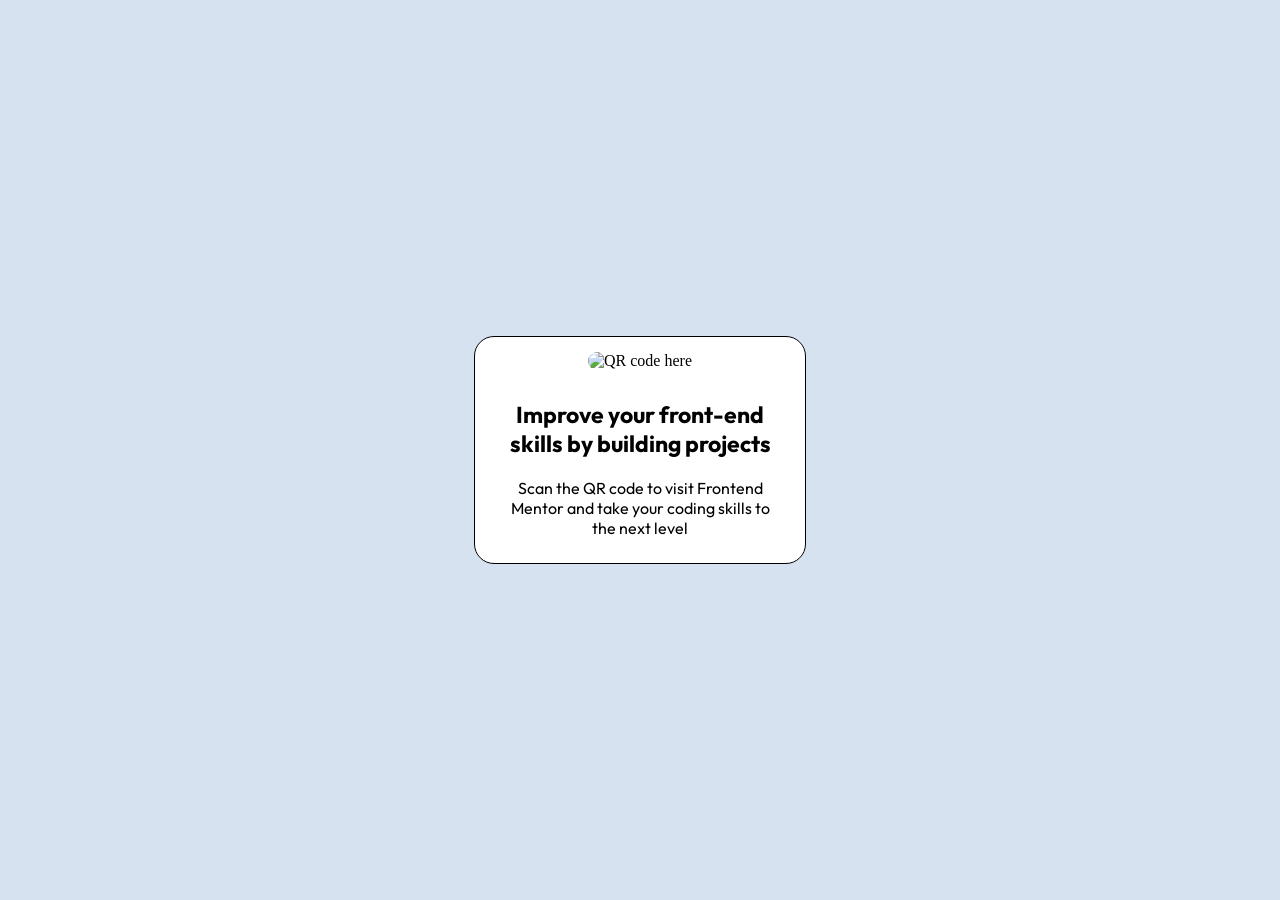
==== QR-code/index.html @ c6394ee8 "Add files via upload" ====
<!DOCTYPE html>
<html lang="en">
<head>
  <meta charset="UTF-8">
  <meta name="viewport" content="width=device-width, initial-scale=1.0"> <!-- displays site properly based on user's device -->

  <link rel="icon" type="image/png" sizes="32x32" href="./images/favicon-32x32.png">
  <title>Frontend Mentor | QR code component</title>
  <link rel="stylesheet" href="style.css">

  <link rel="preconnect" href="https://fonts.googleapis.com">
  <link rel="preconnect" href="https://fonts.gstatic.com" crossorigin>
  <link href="https://fonts.googleapis.com/css2?family=Outfit:wght@100..900&display=swap" rel="stylesheet">
</head>
<body>

  <div class="card">
    <div class="qr">
      <img src="images/image-qr-code.png" alt="QR code here" class="qr-code">
    </div>

    <div class="para">
      <h1>Improve your front-end skills by building projects</h1>

      <p>Scan the QR code to visit Frontend Mentor and take your coding skills to the next level</p>
    </div>
  </div>
  
</body>
</html>
---- QR-code/style.css ----
* {
    margin: 0;
    padding: 0;
}

body{
    display: flex;
    justify-content: center;
    background-color:  hsl(212, 45%, 89%);
    min-height: 100vh;
    align-items: center;
    flex-shrink: 0;
}

.card{
    border: 1px solid black;
    width: 300px;
    padding: 15px;
    text-align: center;
    border-radius: 20px;
    background-color: white;
    overflow: hidden;
}

.qr-code{
    width: 100%;
    border-radius: 20px;
}

.para{
    padding: 10px;
}
h1{
    font-family: "Outfit",sans-serif;
    margin: 20px 5px;
    font-weight: 700px;
    font-size:23px;
}

p{
    font-family: "Outfit", sans-serif;
    font-weight: 400px;
}
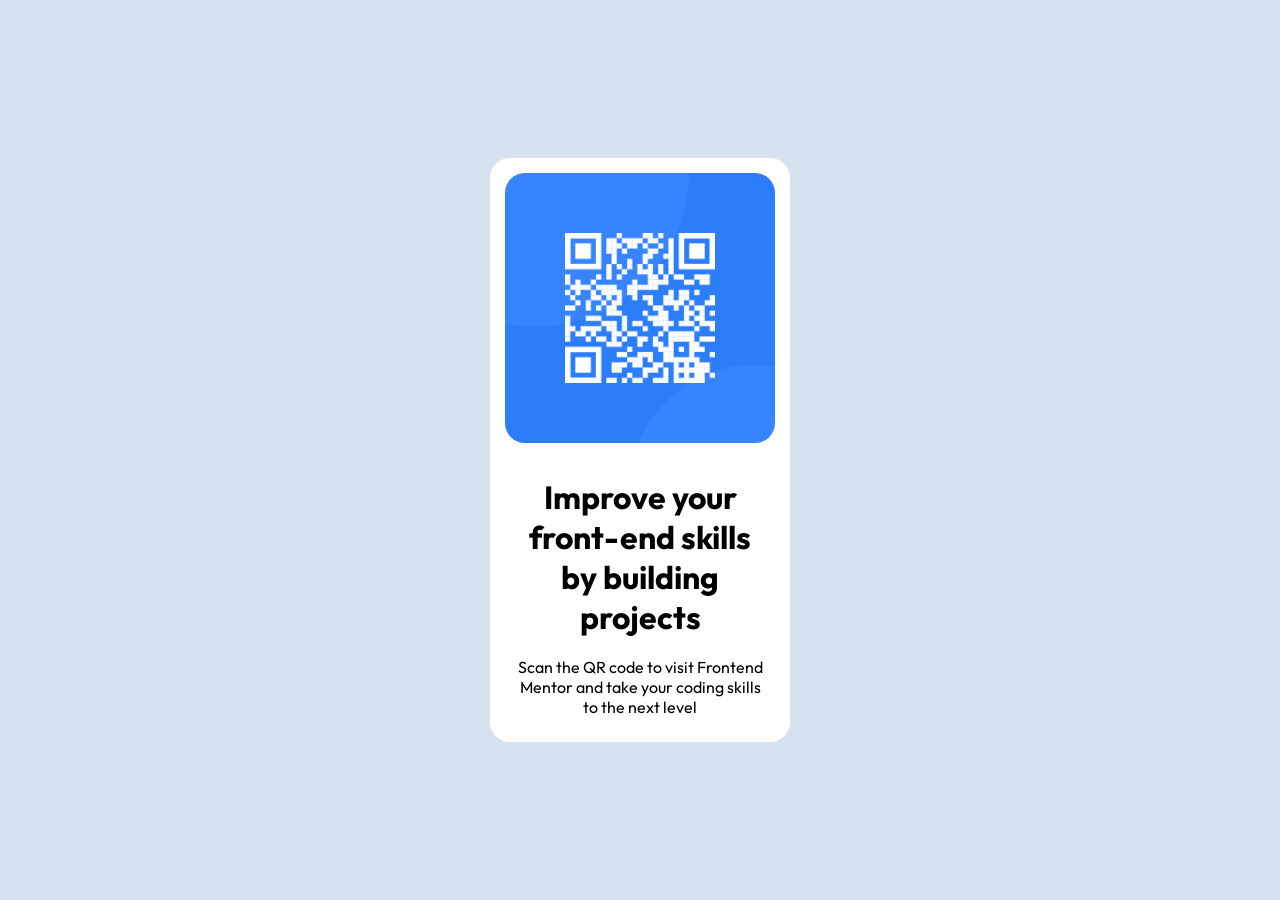
==== commit c360a8b5: "Update index.html" ====
--- a/QR-code/index.html
+++ b/QR-code/index.html
@@ -19,7 +19,7 @@
       <img src="images/image-qr-code.png" alt="QR code here" class="qr-code">
     </div>
 
-    <div class="para">
+    <div class="card-content">
       <h1>Improve your front-end skills by building projects</h1>
 
       <p>Scan the QR code to visit Frontend Mentor and take your coding skills to the next level</p>
@@ -27,4 +27,4 @@
   </div>
   
 </body>
-</html>+</html>
--- a/QR-code/style.css
+++ b/QR-code/style.css
@@ -1,6 +1,7 @@
 * {
     margin: 0;
     padding: 0;
+    box-sizing: border-box;
 }
 
 body{
@@ -13,7 +14,6 @@
 }
 
 .card{
-    border: 1px solid black;
     width: 300px;
     padding: 15px;
     text-align: center;
@@ -27,17 +27,16 @@
     border-radius: 20px;
 }
 
-.para{
+.card-content{
     padding: 10px;
 }
 h1{
     font-family: "Outfit",sans-serif;
     margin: 20px 5px;
     font-weight: 700px;
-    font-size:23px;
 }
 
 p{
     font-family: "Outfit", sans-serif;
     font-weight: 400px;
-}+}
